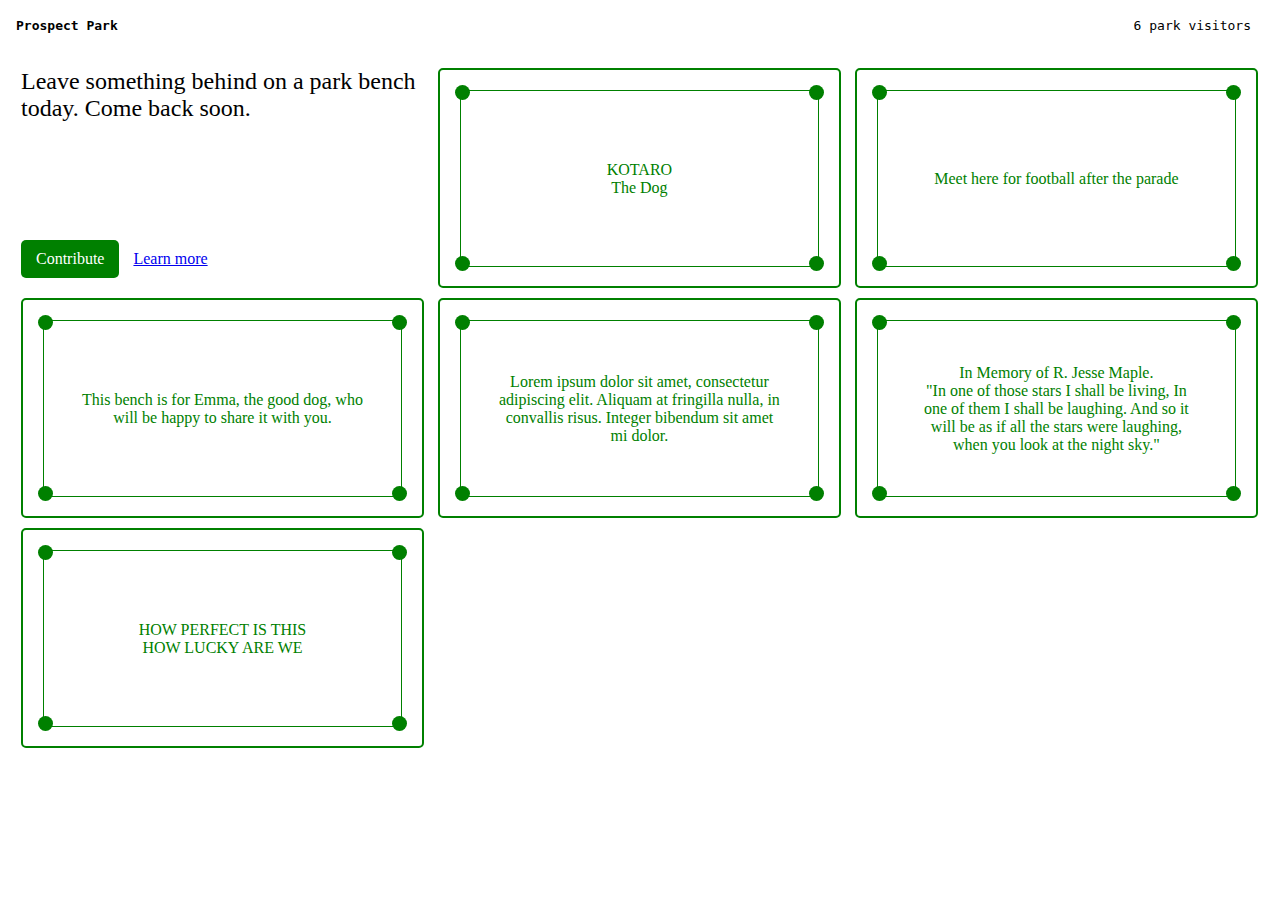
==== index.html @ c9441559 "Adding initial files" ====
<!DOCTYPE html>
<html>

<head>
  <title>Bench</title>
  <meta charset="utf-8" />
  <meta name="viewport" content="width=content-width, initial-scale=1.0" />
  <link rel="stylesheet" href="highlight.js/a11y-light.css" />
  <link rel="stylesheet" type="text/css" href="stylesheet.css">

</head>

<body>

  <div class="container">

    <header>
      <h4>Prospect Park</h4>
      <p>6 park visitors</p>
    </header>

    <div class="cards">

        <article class="description">
          <div class="intro-content">
            <p> 
              Leave something behind on a park bench today. Come back soon.
            </p>
            <div class="links">
              <button href="">Contribute</button>
              <a href="about.html">Learn more</a>
            </div>    
          </div> 
        </article>

        <article class="plaque">
          <span class="dot top left"></span>
          <span class="dot top right"></span>
            <div class="outline">
              <p>
                KOTARO
                <br> The Dog
              </p>
            </div>  
          <span class="dot bottom left"></span>
          <span class="dot bottom right"></span>
        </article>

        <article class="plaque">
          <span class="dot top left"></span>
          <span class="dot top right"></span>
            <div class="outline">
              <p> 
                Meet here for football after the parade
              </p>
            </div> 
          <span class="dot bottom left"></span>
          <span class="dot bottom right"></span>
        </article>

        <article class="plaque">
          <span class="dot top left"></span>
          <span class="dot top right"></span>
            <div class="outline">
              <p> 
                This bench is for Emma, the good dog, who will be happy to share it with you.
              </p>
            </div>
          <span class="dot bottom left"></span>
          <span class="dot bottom right"></span>
        </article>

        <article class="plaque">
          <span class="dot top left"></span>
          <span class="dot top right"></span>
            <div class="outline">
              <p> 
                Lorem ipsum dolor sit amet, consectetur adipiscing elit. Aliquam at fringilla nulla, in convallis risus. Integer bibendum sit amet mi dolor.
              </p>
            </div>
          <span class="dot bottom left"></span>
          <span class="dot bottom right"></span>
        </article>

        <article class="plaque">
          <span class="dot top left"></span>
          <span class="dot top right"></span>
          <div class="outline">
            <p> 
              In Memory of R. Jesse Maple. <br>"In one of those stars I shall be living, In one of them I shall be laughing. And so it will be as if all the stars were laughing, when you look at the night sky."
            </p>
          </div>
          <span class="dot bottom left"></span>
          <span class="dot bottom right"></span>
        </article>

        <article class="plaque">
          <span class="dot top left"></span>
          <span class="dot top right"></span>
            <div class="outline">
              <p> 
                HOW PERFECT IS THIS
                <BR> HOW LUCKY ARE WE
              </p>
            </div>        
          <span class="dot bottom left"></span>
          <span class="dot bottom right"></span>
        </article>

    </div>

    </div>

    

  <script src="highlight.js/highlight.min.js"></script>
  <script>hljs.initHighlightingOnLoad();</script>

</body>

</html>
---- stylesheet.css ----
.container {
      margin: auto;
      height: 100%;
      max-width: 78em;
    }

    header{
      height: 50px;
      width: calc((100%) - (13px));
      margin-top: 5px;
      margin-bottom: 5px; 
      font-family: monospace;
    }

    header h4{
      float: left;
      margin-top: 10px;
    }

    header p{
      float: right;
      margin-top: 10px;
    }

    header a{
      float: left;
      margin-top: 10px;
    }

    .cards{
      margin-bottom: 50px;
   
    }



    article{
      display: inline-block;
      *display: inline;
      height: 220px;
      width: calc((33.33%) - (13px));
      vertical-align:top;
      margin: 5px;
      position: relative;
    }

        @media screen and (max-width: 900px) {
          article {
            width: calc((50%) - (13px));
           
          }
        }

        @media screen and (max-width: 600px) {
          article {
            width: calc((100%) - (13px));
            height: auto;
            min-height: 100px;
          }
        }

    .description{

    }

    .intro-content p{
      margin-top: 0px;
      margin-bottom: 80px;
      font-size: 24px;
    }

    .about-content{
      height: auto;
      margin-top: -14px;
      margin-bottom: 80px;
      width: calc((50%) - (13px));
      font-size: 24px;
    }

        @media screen and (max-width: 900px) {
          .about-content {
            width: calc((100%) - (13px));
          }
        }

        @media screen and (max-width: 600px) {
          .about-content {
            width: calc((100%) - (13px));
          }
        }

    .links{
      position: absolute;
      bottom: 10px;
    }

    .links a{
      margin-left: 10px;
    }

    .links button{
      background: green;
      color: white;
      border: none;
      padding: 10px 15px 10px 15px;
      font: inherit;
      cursor: pointer;
      outline: inherit;
      border-radius: 5px;
    }

  .plaque{
      border: 2px solid green;
      border-radius: 5px;
        box-sizing: border-box;
    -moz-box-sizing: border-box;
    -webkit-box-sizing: border-box;
    color: green;
  }

    .outline{
      height: 175px;
      border: 1px solid green;
      margin: 20px;
    }

        @media screen and (max-width: 900px) {
          .outline {
           
          }
        }

        @media screen and (max-width: 600px) {
          .outline {
            height: auto;
            min-height: 40px;
            padding-bottom: 0px;
          }
        }

    .outline p{
      text-align: center;
      width: 80%;
      margin: auto;
      height: 175px;
      display: flex;
      justify-content: center;
      align-items: center;

    }

        @media screen and (max-width: 600px) {
          .outline p {
            height: auto;
            padding: 20px 0px;
          }
        }


    .dot{
      height: 15px;
      width: 15px;
      background-color: green;
      border-radius: 50%;
      display: inline-block;
      position: absolute;
      float: left;
    }

    .top{
      top: 15px;
    }

    .bottom{
      bottom: 15px;
    }

    .left{
      left: 15px;
    }

    .right{
      right: 15px;
    }

    .map{
      width: 100%;
      height: 440px;
      margin-bottom: 50px;
    }
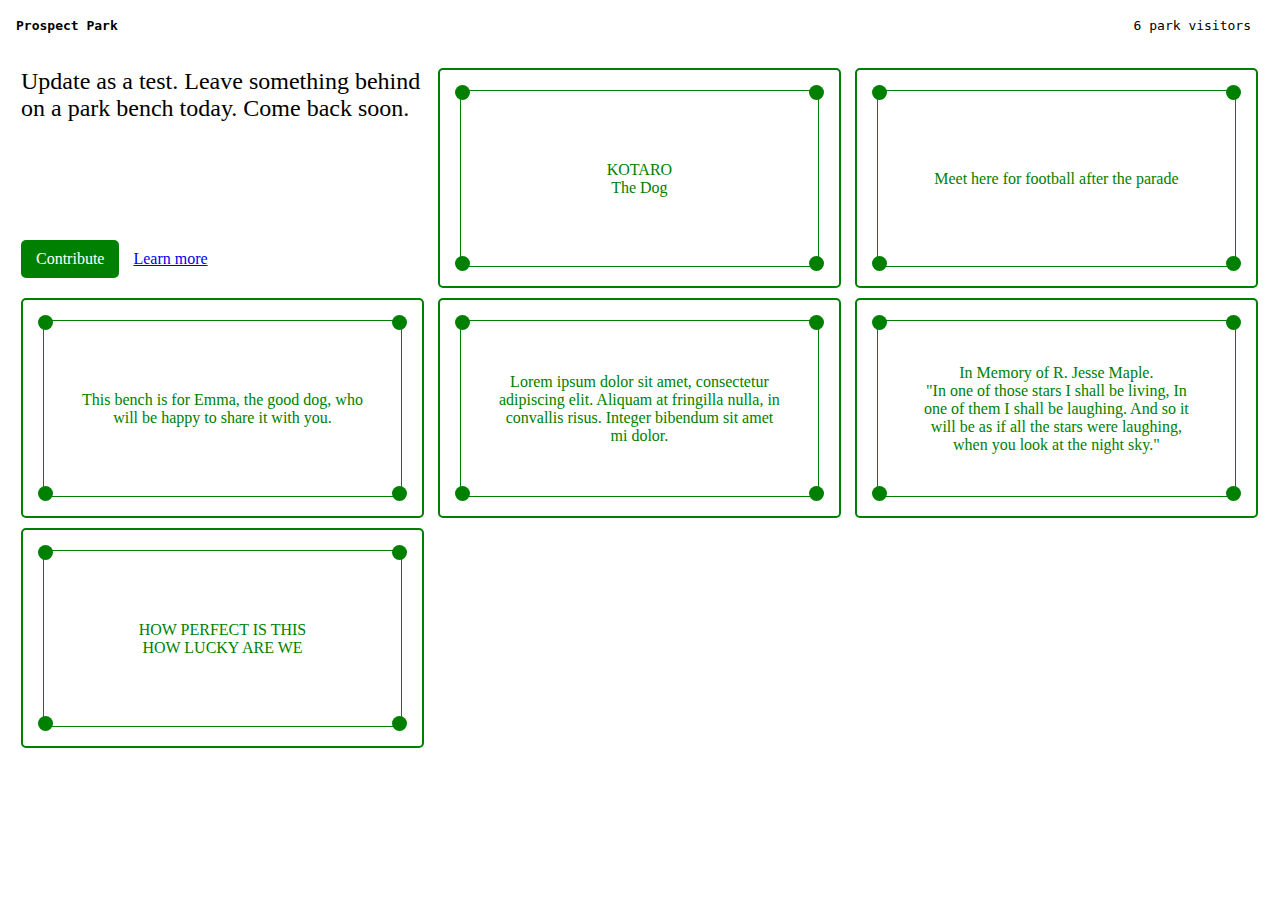
==== commit 1bc8bb6e: "Update test" ====
--- a/index.html
+++ b/index.html
@@ -24,7 +24,7 @@
         <article class="description">
           <div class="intro-content">
             <p> 
-              Leave something behind on a park bench today. Come back soon.
+              Update as a test. Leave something behind on a park bench today. Come back soon.
             </p>
             <div class="links">
               <button href="">Contribute</button>
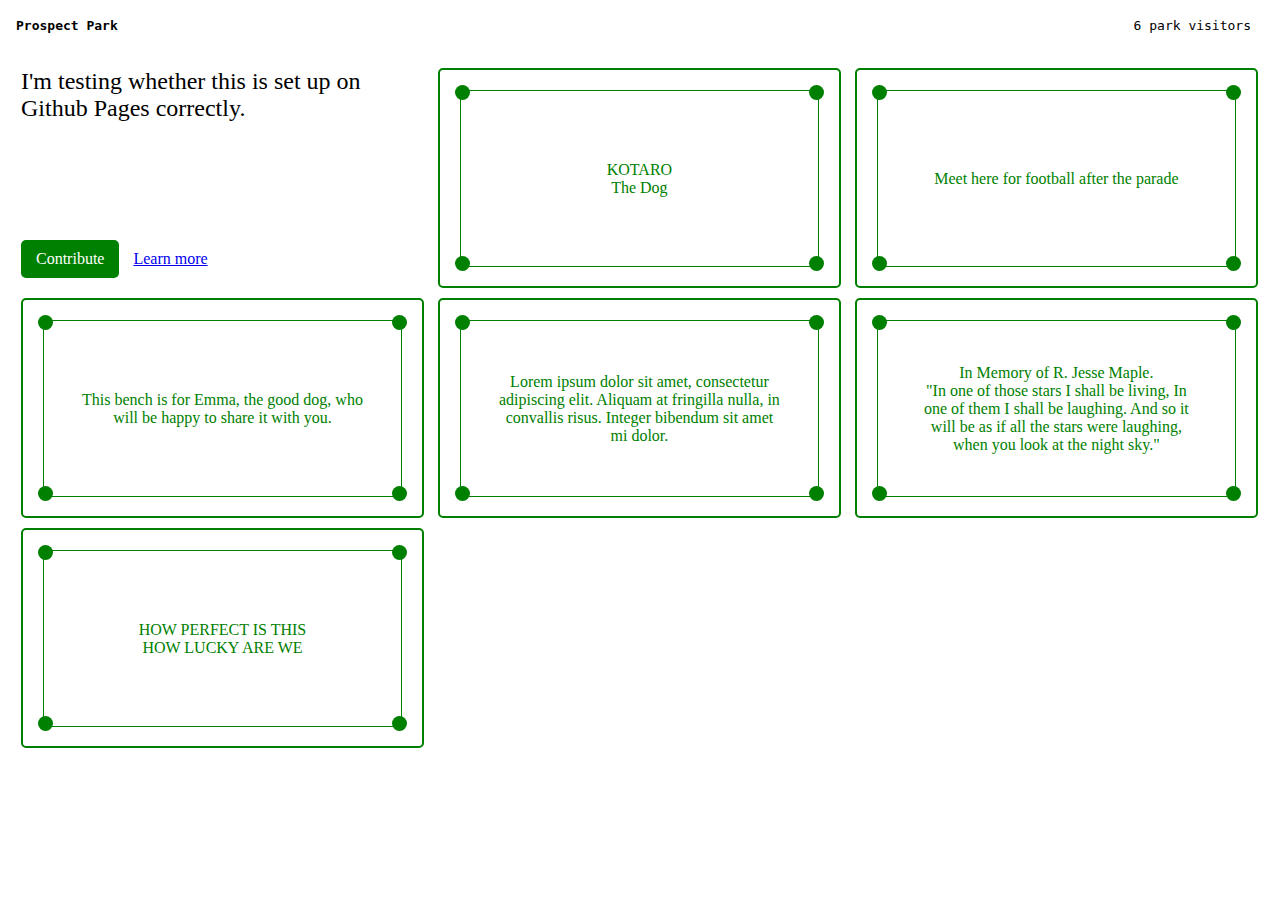
==== commit 9716860a: "Update for Pages" ====
--- a/index.html
+++ b/index.html
@@ -24,7 +24,7 @@
         <article class="description">
           <div class="intro-content">
             <p> 
-              Update as a test. Leave something behind on a park bench today. Come back soon.
+              I'm testing whether this is set up on Github Pages correctly. 
             </p>
             <div class="links">
               <button href="">Contribute</button>
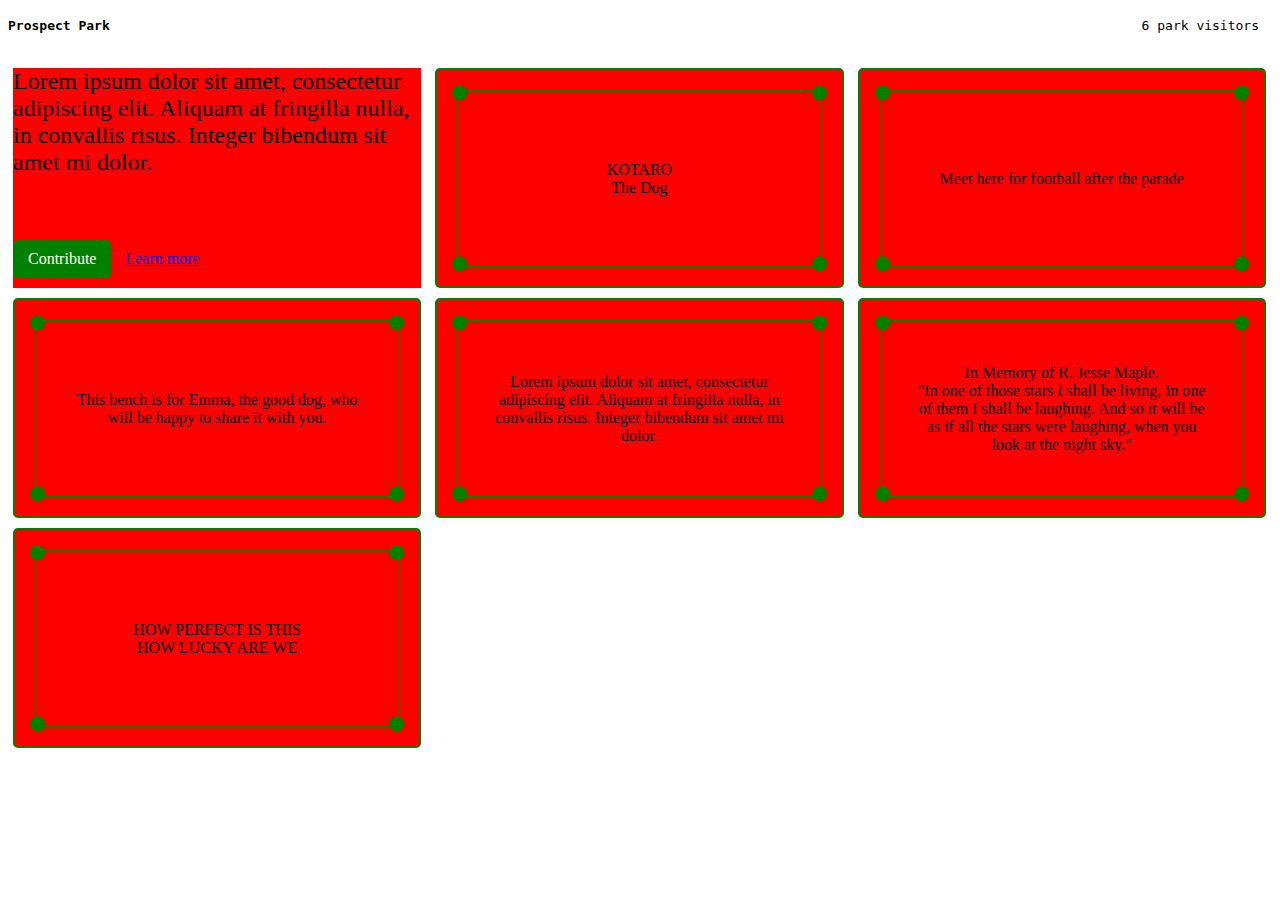
==== commit 41c7bc55: "Added contribute page" ====
--- a/index.html
+++ b/index.html
@@ -24,7 +24,7 @@
         <article class="description">
           <div class="intro-content">
             <p> 
-              I'm testing whether this is set up on Github Pages correctly. 
+              Lorem ipsum dolor sit amet, consectetur adipiscing elit. Aliquam at fringilla nulla, in convallis risus. Integer bibendum sit amet mi dolor.
             </p>
             <div class="links">
               <button href="">Contribute</button>
--- a/stylesheet.css
+++ b/stylesheet.css
@@ -1,7 +1,6 @@
     .container {
       margin: auto;
       height: 100%;
-      max-width: 78em;
     }
 
     header{
@@ -42,12 +41,15 @@
       vertical-align:top;
       margin: 5px;
       position: relative;
+      background-color: red;
+
     }
 
         @media screen and (max-width: 900px) {
           article {
             width: calc((50%) - (13px));
-           
+            max-width:500%;
+            background-color: blue;
           }
         }
 
@@ -55,13 +57,13 @@
           article {
             width: calc((100%) - (13px));
             height: auto;
-            min-height: 100px;
+            min-height: 200px;
+            background-color:purple;
+            min-width:100%;
+            max-width:500px;
           }
         }
 
-    .description{
-
-    }
 
     .intro-content p{
       margin-top: 0px;
@@ -73,7 +75,7 @@
       height: auto;
       margin-top: -14px;
       margin-bottom: 80px;
-      width: calc((50%) - (13px));
+      width: calc((33.33%) - (13px));
       font-size: 24px;
     }
 
@@ -115,8 +117,11 @@
         box-sizing: border-box;
     -moz-box-sizing: border-box;
     -webkit-box-sizing: border-box;
-    color: green;
   }
+
+  .description{
+  }
+
 
     .outline{
       height: 175px;
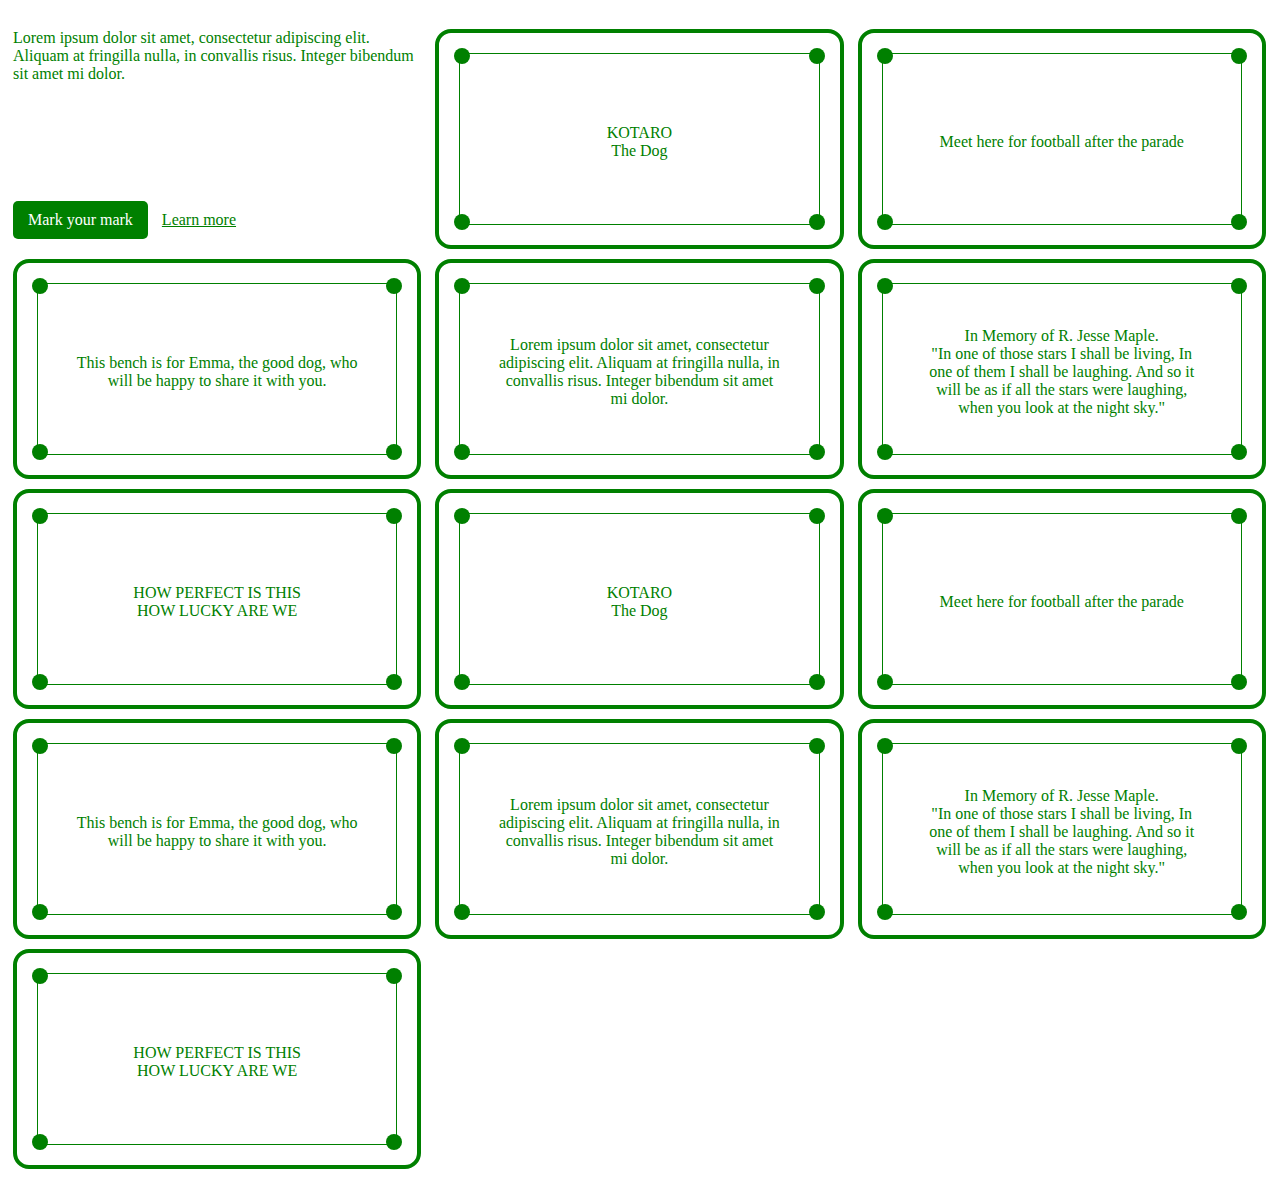
==== commit a9f4f929: "Update contents w Netlify" ====
--- a/index.html
+++ b/index.html
@@ -14,11 +14,6 @@
 
   <div class="container">
 
-    <header>
-      <h4>Prospect Park</h4>
-      <p>6 park visitors</p>
-    </header>
-
     <div class="cards">
 
         <article class="description">
@@ -27,10 +22,84 @@
               Lorem ipsum dolor sit amet, consectetur adipiscing elit. Aliquam at fringilla nulla, in convallis risus. Integer bibendum sit amet mi dolor.
             </p>
             <div class="links">
-              <button href="">Contribute</button>
+              <button href="">Mark your mark</button>
               <a href="about.html">Learn more</a>
             </div>    
           </div> 
+        </article>
+
+        <article class="plaque">
+          <span class="dot top left"></span>
+          <span class="dot top right"></span>
+            <div class="outline">
+              <p>
+                KOTARO
+                <br> The Dog
+              </p>
+            </div>  
+          <span class="dot bottom left"></span>
+          <span class="dot bottom right"></span>
+        </article>
+
+        <article class="plaque">
+          <span class="dot top left"></span>
+          <span class="dot top right"></span>
+            <div class="outline">
+              <p> 
+                Meet here for football after the parade
+              </p>
+            </div> 
+          <span class="dot bottom left"></span>
+          <span class="dot bottom right"></span>
+        </article>
+
+        <article class="plaque">
+          <span class="dot top left"></span>
+          <span class="dot top right"></span>
+            <div class="outline">
+              <p> 
+                This bench is for Emma, the good dog, who will be happy to share it with you.
+              </p>
+            </div>
+          <span class="dot bottom left"></span>
+          <span class="dot bottom right"></span>
+        </article>
+
+        <article class="plaque">
+          <span class="dot top left"></span>
+          <span class="dot top right"></span>
+            <div class="outline">
+              <p> 
+                Lorem ipsum dolor sit amet, consectetur adipiscing elit. Aliquam at fringilla nulla, in convallis risus. Integer bibendum sit amet mi dolor.
+              </p>
+            </div>
+          <span class="dot bottom left"></span>
+          <span class="dot bottom right"></span>
+        </article>
+
+        <article class="plaque">
+          <span class="dot top left"></span>
+          <span class="dot top right"></span>
+          <div class="outline">
+            <p> 
+              In Memory of R. Jesse Maple. <br>"In one of those stars I shall be living, In one of them I shall be laughing. And so it will be as if all the stars were laughing, when you look at the night sky."
+            </p>
+          </div>
+          <span class="dot bottom left"></span>
+          <span class="dot bottom right"></span>
+        </article>
+
+        <article class="plaque">
+          <span class="dot top left"></span>
+          <span class="dot top right"></span>
+            <div class="outline">
+              <p> 
+                HOW PERFECT IS THIS
+                <BR> HOW LUCKY ARE WE
+              </p>
+            </div>        
+          <span class="dot bottom left"></span>
+          <span class="dot bottom right"></span>
         </article>
 
         <article class="plaque">
--- a/stylesheet.css
+++ b/stylesheet.css
@@ -1,34 +1,19 @@
-    .container {
+body{
+  color:green;
+}
+
+body a{
+  color:green;
+}
+
+.container {
       margin: auto;
       height: 100%;
     }
 
-    header{
-      height: 50px;
-      width: calc((100%) - (13px));
-      margin-top: 5px;
-      margin-bottom: 5px; 
-      font-family: monospace;
-    }
-
-    header h4{
-      float: left;
-      margin-top: 10px;
-    }
-
-    header p{
-      float: right;
-      margin-top: 10px;
-    }
-
-    header a{
-      float: left;
-      margin-top: 10px;
-    }
-
     .cards{
-      margin-bottom: 50px;
-   
+      margin-bottom: 24px;
+      margin-top:24px;
     }
 
 
@@ -41,7 +26,7 @@
       vertical-align:top;
       margin: 5px;
       position: relative;
-      background-color: red;
+
 
     }
 
@@ -49,7 +34,7 @@
           article {
             width: calc((50%) - (13px));
             max-width:500%;
-            background-color: blue;
+
           }
         }
 
@@ -58,7 +43,7 @@
             width: calc((100%) - (13px));
             height: auto;
             min-height: 200px;
-            background-color:purple;
+
             min-width:100%;
             max-width:500px;
           }
@@ -67,16 +52,14 @@
 
     .intro-content p{
       margin-top: 0px;
-      margin-bottom: 80px;
-      font-size: 24px;
+      margin-bottom: 20px;
     }
 
     .about-content{
       height: auto;
-      margin-top: -14px;
-      margin-bottom: 80px;
+      margin-top: 0px;
+      margin-bottom: 20px;
       width: calc((33.33%) - (13px));
-      font-size: 24px;
     }
 
         @media screen and (max-width: 900px) {
@@ -100,7 +83,7 @@
       margin-left: 10px;
     }
 
-    .links button{
+    button{
       background: green;
       color: white;
       border: none;
@@ -112,8 +95,8 @@
     }
 
   .plaque{
-      border: 2px solid green;
-      border-radius: 5px;
+      border: 4px solid green;
+      border-radius: 16px;
         box-sizing: border-box;
     -moz-box-sizing: border-box;
     -webkit-box-sizing: border-box;
@@ -124,7 +107,7 @@
 
 
     .outline{
-      height: 175px;
+      height:170px;
       border: 1px solid green;
       margin: 20px;
     }
@@ -137,34 +120,35 @@
 
         @media screen and (max-width: 600px) {
           .outline {
-            height: auto;
-            min-height: 40px;
+            height:180px;
             padding-bottom: 0px;
+            border:1px solid blue;
           }
         }
 
     .outline p{
       text-align: center;
+      vertical-align: middle;
       width: 80%;
       margin: auto;
       height: 175px;
       display: flex;
       justify-content: center;
       align-items: center;
-
     }
 
         @media screen and (max-width: 600px) {
           .outline p {
-            height: auto;
+            height: 140px;
             padding: 20px 0px;
+            vertical-align: middle;
           }
         }
 
 
     .dot{
-      height: 15px;
-      width: 15px;
+      height: 16px;
+      width: 16px;
       background-color: green;
       border-radius: 50%;
       display: inline-block;
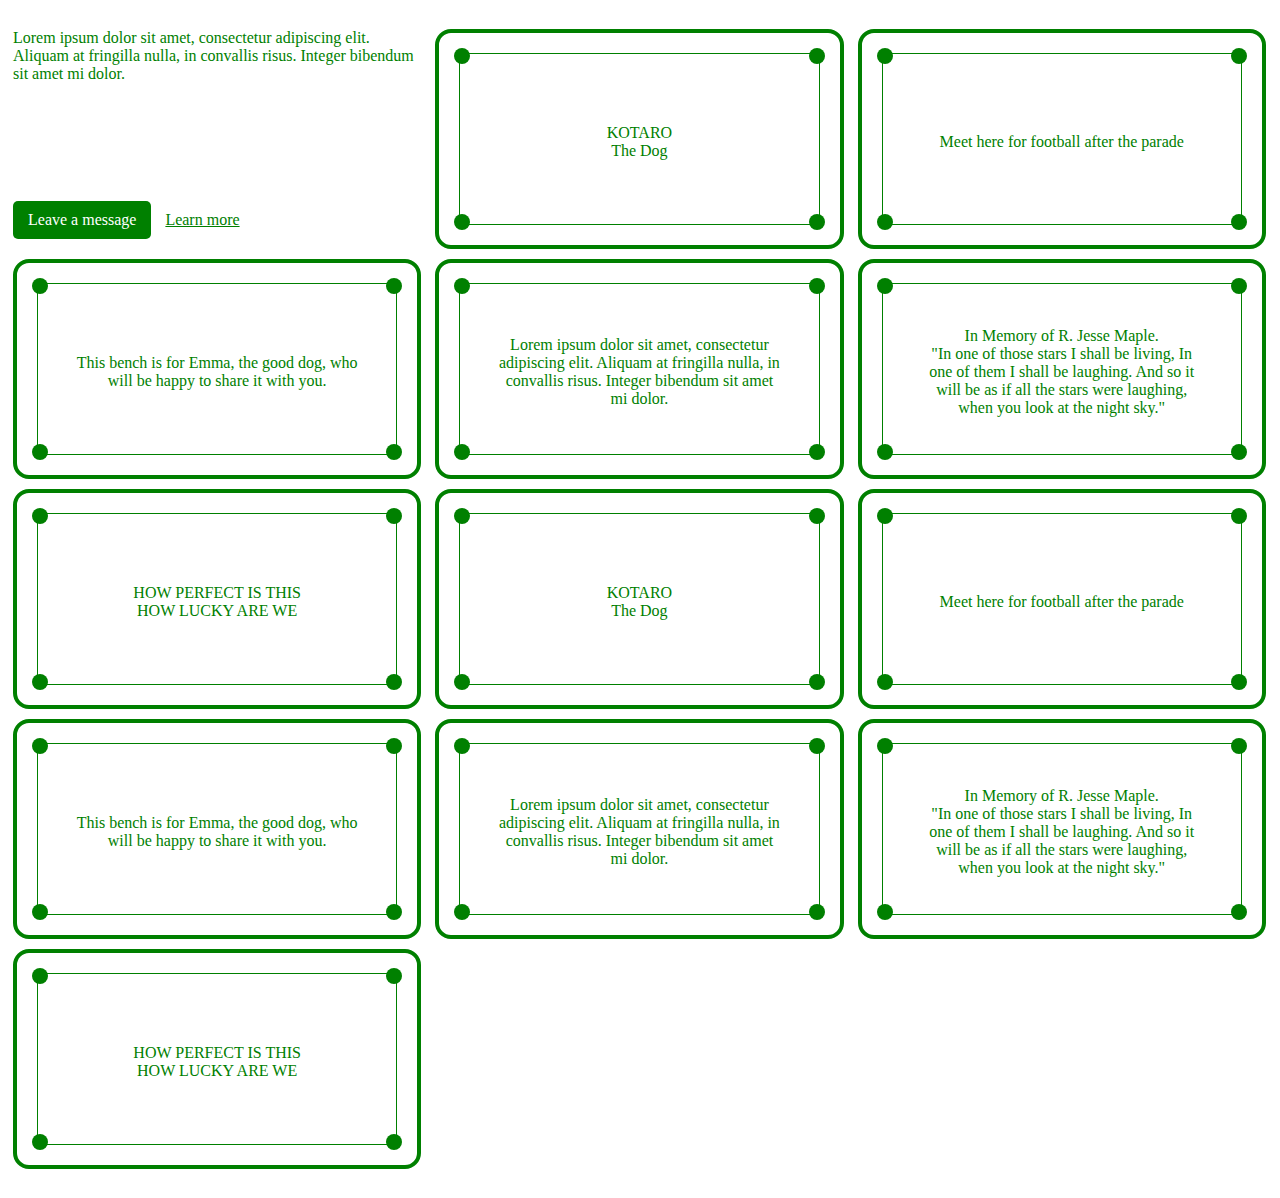
==== commit dab8a465: "Change link for message" ====
--- a/index.html
+++ b/index.html
@@ -22,7 +22,7 @@
               Lorem ipsum dolor sit amet, consectetur adipiscing elit. Aliquam at fringilla nulla, in convallis risus. Integer bibendum sit amet mi dolor.
             </p>
             <div class="links">
-              <button href="">Mark your mark</button>
+              <button href="contribute.html">Leave a message</button>
               <a href="about.html">Learn more</a>
             </div>    
           </div> 
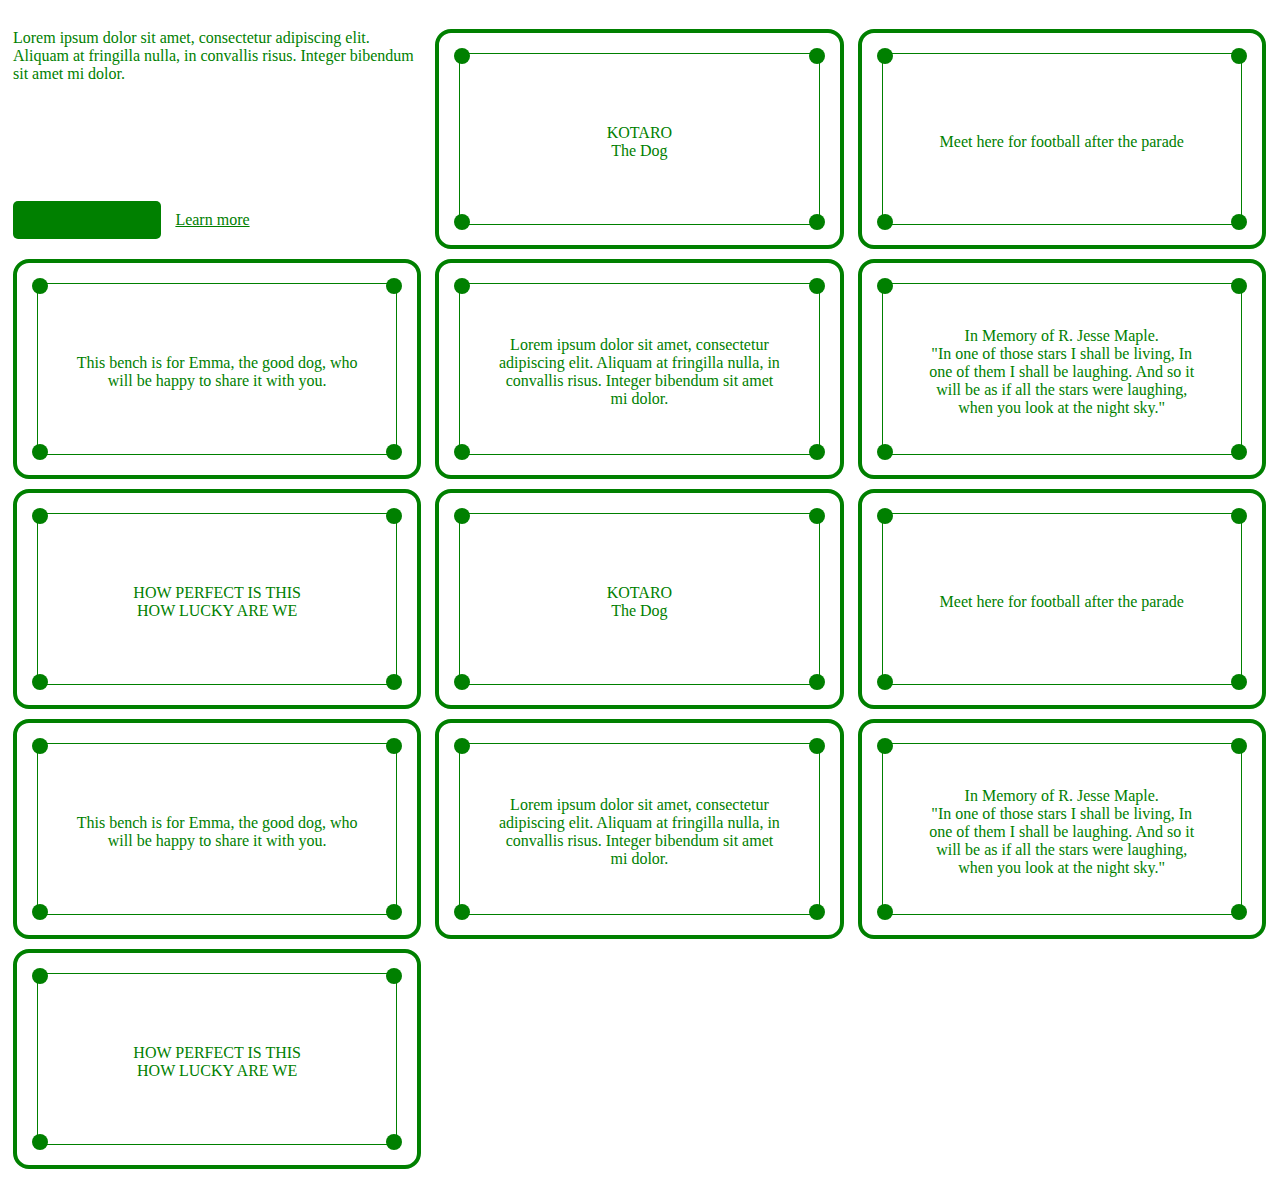
==== commit 77999fde: "Update button" ====
--- a/index.html
+++ b/index.html
@@ -22,7 +22,7 @@
               Lorem ipsum dolor sit amet, consectetur adipiscing elit. Aliquam at fringilla nulla, in convallis risus. Integer bibendum sit amet mi dolor.
             </p>
             <div class="links">
-              <button href="contribute.html">Leave a message</button>
+              <button><a href="contribute.html">Leave a message</a></button>
               <a href="about.html">Learn more</a>
             </div>    
           </div> 
